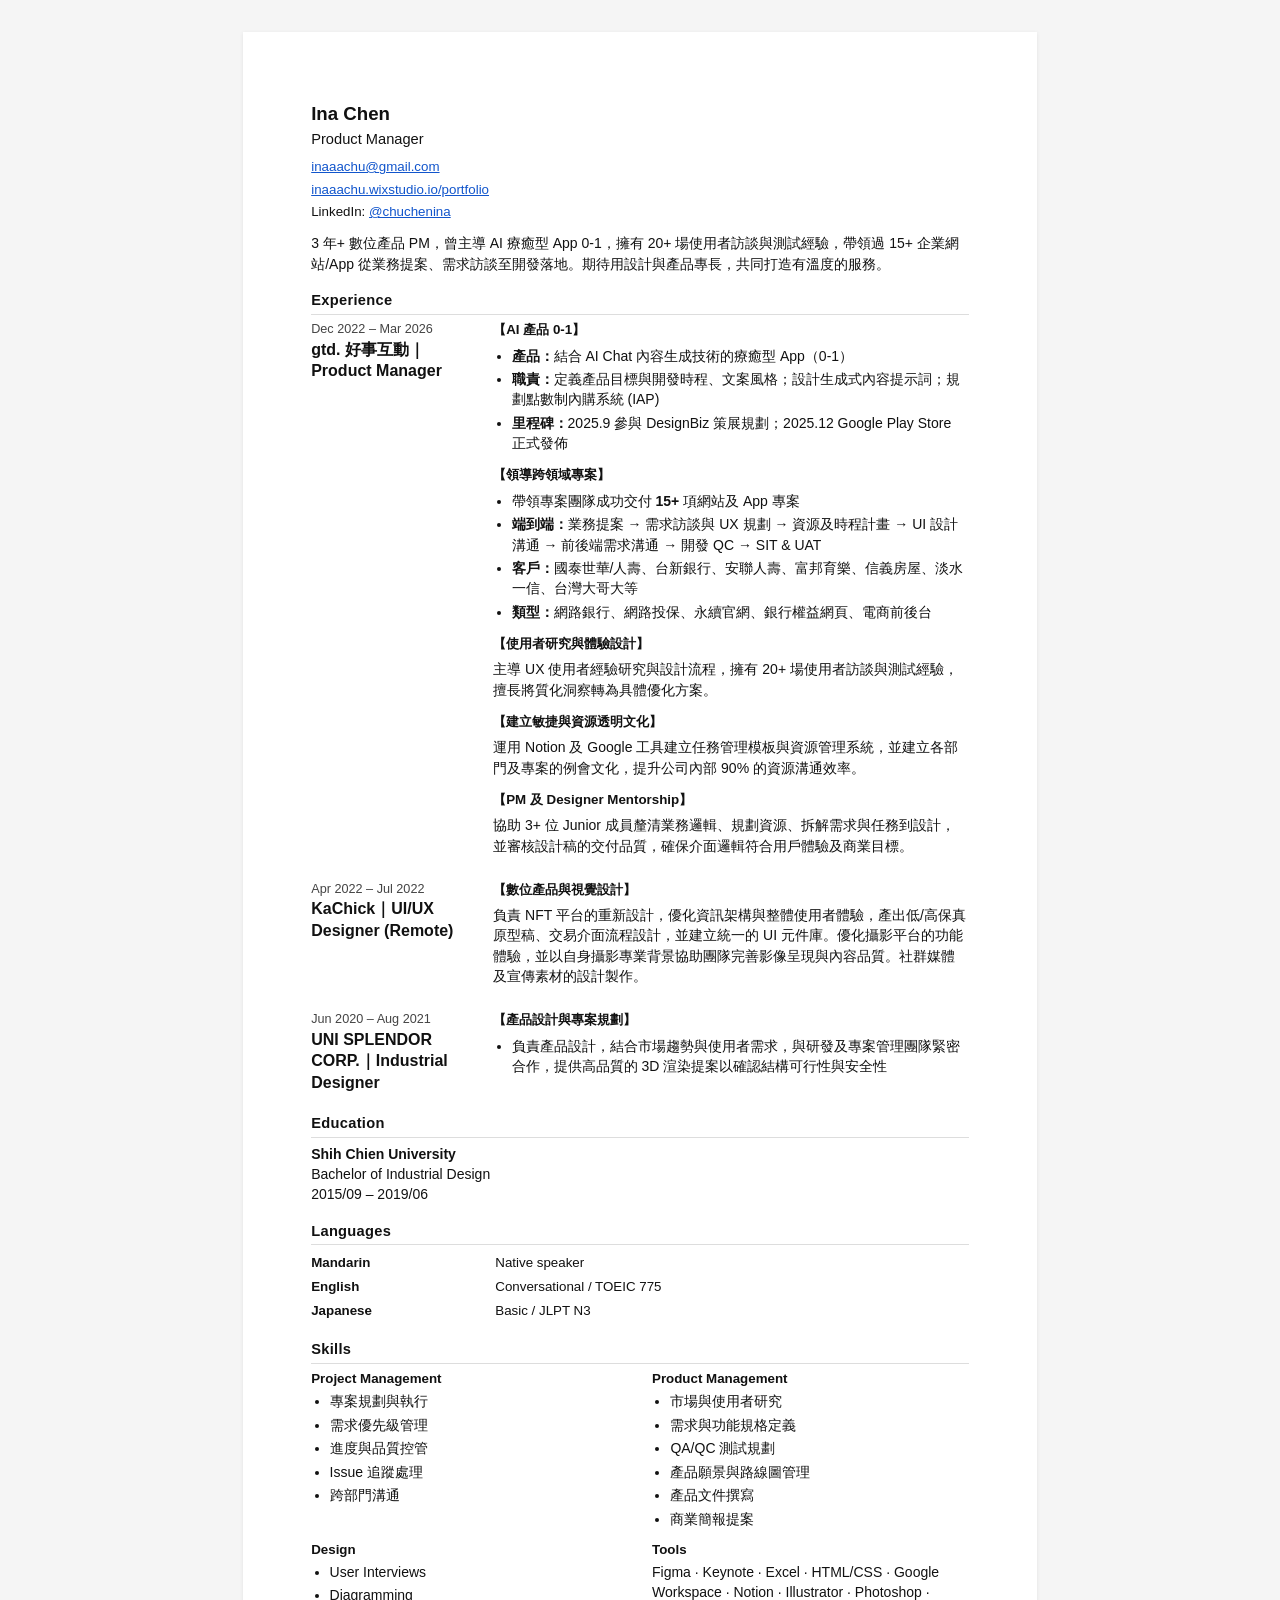
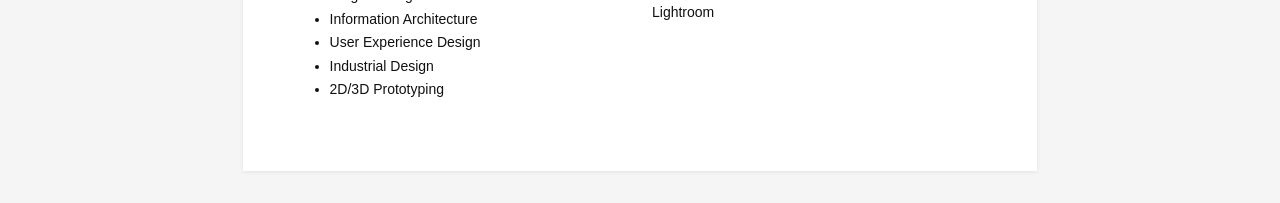
==== resume.html @ 889ac701 "Publish base resume for GitHub Pages. Add index.html mirroring resume.html so the site root serves t" ====
<!DOCTYPE html>
<html lang="zh-Hant">
<head>
  <meta charset="UTF-8">
  <meta name="viewport" content="width=device-width, initial-scale=1">
  <title>Ina Chen — Product Manager</title>
  <link rel="stylesheet" href="resume.css">
</head>
<body>
  <article class="resume" data-variant="base-0522">
    <header>
      <h1>Ina Chen</h1>
      <p class="role">Product Manager</p>
      <ul class="contact">
        <li><a href="mailto:inaaachu@gmail.com">inaaachu@gmail.com</a></li>
        <li><a href="https://inaaachu.wixstudio.io/portfolio">inaaachu.wixstudio.io/portfolio</a></li>
        <li>LinkedIn: <a href="https://www.linkedin.com/in/chuchenina/">@chuchenina</a></li>
      </ul>
    </header>

    <section id="summary">
      <p class="summary">
        3 年+ 數位產品 PM，曾主導 AI 療癒型 App 0-1，擁有 20+ 場使用者訪談與測試經驗，帶領過 15+ 企業網站/App 從業務提案、需求訪談至開發落地。期待用設計與產品專長，共同打造有溫度的服務。
      </p>
    </section>

    <section id="experience">
      <h2>Experience</h2>

      <article class="job" data-job="gtd">
        <div class="job-aside">
          <p class="job-meta">Dec 2022 – Mar 2026</p>
          <h3>gtd. 好事互動｜Product Manager</h3>
        </div>
        <div class="job-detail">
        <h4>【AI 產品 0-1】</h4>
        <ul>
          <li><strong>產品：</strong>結合 AI Chat 內容生成技術的療癒型 App（0-1）</li>
          <li><strong>職責：</strong>定義產品目標與開發時程、文案風格；設計生成式內容提示詞；規劃點數制內購系統 (IAP)</li>
          <li><strong>里程碑：</strong>2025.9 參與 DesignBiz 策展規劃；2025.12 Google Play Store 正式發佈</li>
        </ul>

        <h4>【領導跨領域專案】</h4>
        <ul>
          <li>帶領專案團隊成功交付 <strong>15+</strong> 項網站及 App 專案</li>
          <li><strong>端到端：</strong>業務提案 → 需求訪談與 UX 規劃 → 資源及時程計畫 → UI 設計溝通 → 前後端需求溝通 → 開發 QC → SIT &amp; UAT</li>
          <li><strong>客戶：</strong>國泰世華/人壽、台新銀行、安聯人壽、富邦育樂、信義房屋、淡水一信、台灣大哥大等</li>
          <li><strong>類型：</strong>網路銀行、網路投保、永續官網、銀行權益網頁、電商前後台</li>
        </ul>

        <h4>【使用者研究與體驗設計】</h4>
        <p>主導 UX 使用者經驗研究與設計流程，擁有 20+ 場使用者訪談與測試經驗，擅長將質化洞察轉為具體優化方案。</p>

        <h4>【建立敏捷與資源透明文化】</h4>
        <p>運用 Notion 及 Google 工具建立任務管理模板與資源管理系統，並建立各部門及專案的例會文化，提升公司內部 90% 的資源溝通效率。</p>

        <h4>【PM 及 Designer Mentorship】</h4>
        <p>協助 3+ 位 Junior 成員釐清業務邏輯、規劃資源、拆解需求與任務到設計，並審核設計稿的交付品質，確保介面邏輯符合用戶體驗及商業目標。</p>
        </div>
      </article>

      <article class="job" data-job="kachick">
        <div class="job-aside">
          <p class="job-meta">Apr 2022 – Jul 2022</p>
          <h3>KaChick｜UI/UX Designer (Remote)</h3>
        </div>
        <div class="job-detail">
        <h4>【數位產品與視覺設計】</h4>
        <p>負責 NFT 平台的重新設計，優化資訊架構與整體使用者體驗，產出低/高保真原型稿、交易介面流程設計，並建立統一的 UI 元件庫。優化攝影平台的功能體驗，並以自身攝影專業背景協助團隊完善影像呈現與內容品質。社群媒體及宣傳素材的設計製作。</p>
        </div>
      </article>

      <article class="job" data-job="uni-splendor">
        <div class="job-aside">
          <p class="job-meta">Jun 2020 – Aug 2021</p>
          <h3>UNI SPLENDOR CORP.｜Industrial Designer</h3>
        </div>
        <div class="job-detail">
        <h4>【產品設計與專案規劃】</h4>
        <ul>
          <li>負責產品設計，結合市場趨勢與使用者需求，與研發及專案管理團隊緊密合作，提供高品質的 3D 渲染提案以確認結構可行性與安全性</li>
        </ul>
        </div>
      </article>
    </section>

    <section id="education">
      <h2>Education</h2>
      <p><strong>Shih Chien University</strong><br>
      Bachelor of Industrial Design<br>
      2015/09 – 2019/06</p>
    </section>

    <section id="languages">
      <h2>Languages</h2>
      <table class="lang-table">
        <tbody>
          <tr><th>Mandarin</th><td>Native speaker</td></tr>
          <tr><th>English</th><td>Conversational / TOEIC 775</td></tr>
          <tr><th>Japanese</th><td>Basic / JLPT N3</td></tr>
        </tbody>
      </table>
    </section>

    <section id="skills">
      <h2>Skills</h2>
      <div class="skills-grid">
        <div class="skill-block">
          <h4>Project Management</h4>
          <ul>
            <li>專案規劃與執行</li>
            <li>需求優先級管理</li>
            <li>進度與品質控管</li>
            <li>Issue 追蹤處理</li>
            <li>跨部門溝通</li>
          </ul>
        </div>
        <div class="skill-block">
          <h4>Product Management</h4>
          <ul>
            <li>市場與使用者研究</li>
            <li>需求與功能規格定義</li>
            <li>QA/QC 測試規劃</li>
            <li>產品願景與路線圖管理</li>
            <li>產品文件撰寫</li>
            <li>商業簡報提案</li>
          </ul>
        </div>
        <div class="skill-block">
          <h4>Design</h4>
          <ul>
            <li>User Interviews</li>
            <li>Diagramming</li>
            <li>Information Architecture</li>
            <li>User Experience Design</li>
            <li>Industrial Design</li>
            <li>2D/3D Prototyping</li>
          </ul>
        </div>
        <div class="skill-block">
          <h4>Tools</h4>
          <p class="tools-list">Figma · Keynote · Excel · HTML/CSS · Google Workspace · Notion · Illustrator · Photoshop · Lightroom</p>
        </div>
      </div>
    </section>
  </article>
</body>
</html>
---- resume.css ----
/* A4-friendly resume
   - resume.html          ← sync from base-0522.md（通用版）
   - resume-LineBank.html ← sync from variants/LineBank.md
*/

:root {
  --text: #111;
  --muted: #444;
  --accent: #1155cc;
  --font: "Microsoft YaHei", "PingFang TC", "Noto Sans TC", sans-serif;
  --font-en: Arial, Helvetica, sans-serif;
  --page-width: 210mm;
  --page-pad: 18mm;
}

* {
  box-sizing: border-box;
}

body {
  margin: 0;
  padding: 2rem 1rem;
  font-family: var(--font);
  font-size: 10.5pt;
  line-height: 1.45;
  color: var(--text);
  background: #f5f5f5;
}

.resume {
  max-width: var(--page-width);
  margin: 0 auto;
  padding: var(--page-pad);
  background: #fff;
  box-shadow: 0 1px 4px rgba(0, 0, 0, 0.08);
}

header {
  margin-bottom: 0.75rem;
}

h1 {
  margin: 0;
  font-family: var(--font-en);
  font-size: 14pt;
  font-weight: 700;
}

.role {
  margin: 0.15rem 0 0.4rem;
  font-family: var(--font-en);
  font-size: 11pt;
}

.contact {
  margin: 0;
  padding: 0;
  list-style: none;
  font-size: 10pt;
}

.contact a {
  color: var(--accent);
}

.summary {
  margin: 0.6rem 0 1rem;
}

h2 {
  margin: 1rem 0 0.35rem;
  font-family: var(--font-en);
  font-size: 11pt;
  font-weight: 700;
  letter-spacing: 0.02em;
  border-bottom: 1px solid #ddd;
  padding-bottom: 0.15rem;
}

h3 {
  margin: 0.85rem 0 0.1rem;
  font-size: 10.5pt;
  font-weight: 700;
}

/* Experience：左右欄（左：年分／公司／職稱；右：經歷列點） */
#experience .job {
  display: grid;
  grid-template-columns: minmax(9.5rem, 25%) 1fr;
  column-gap: 1.1rem;
  align-items: start;
  margin-bottom: 24px;
}

#experience .job:last-child {
  margin-bottom: 0;
}

#experience .job-aside {
  min-width: 0;
}

#experience .job-detail {
  min-width: 0;
}

#experience .job h3 {
  font-size: 16px;
  line-height: 1.35;
  margin: 0 0 4px;
}

#experience .job .job-meta {
  margin: 0 0 0;
}

#experience .job-detail h4 {
  margin-top: 12px;
  margin-bottom: 6px;
  font-size: 10pt;
  font-weight: 700;
}

#experience .job-detail h4:first-of-type {
  margin-top: 0;
}

#experience .job-detail h4 + ul,
#experience .job-detail h4 + p {
  margin-top: 0;
  margin-bottom: 0;
}

#experience .job-detail ul {
  margin-bottom: 0;
}

#experience .job-detail > ul:first-child {
  margin-top: 0;
}

.job-meta {
  margin: 0 0 0.35rem;
  color: var(--muted);
  font-size: 9.5pt;
}

h4 {
  margin: 0.5rem 0 0.15rem;
  font-size: 10pt;
  font-weight: 700;
}

p {
  margin: 0 0 0.35rem;
}

ul {
  margin: 0.15rem 0 0.5rem;
  padding-left: 1.15rem;
}

li {
  margin-bottom: 0.2rem;
}

.skills-grid {
  display: grid;
  grid-template-columns: 1fr 1fr;
  gap: 0.5rem 1.5rem;
  margin-top: 0.35rem;
}

.skill-block h4 {
  margin-top: 0;
}

.skill-block ul {
  margin-bottom: 0;
}

.skill-block--full {
  grid-column: 1 / -1;
}

.tools-list {
  margin: 0.15rem 0 0;
  padding: 0;
  list-style: none;
}

.lang-table {
  width: 100%;
  border-collapse: collapse;
  font-size: 10pt;
  margin: 0.25rem 0 0;
}

.lang-table th,
.lang-table td {
  text-align: left;
  padding: 0.15rem 0.5rem 0.15rem 0;
  vertical-align: top;
}

.lang-table th {
  font-weight: 700;
  width: 28%;
}

@media print {
  body {
    padding: 0;
    background: #fff;
  }

  .resume {
    box-shadow: none;
    max-width: none;
    padding: var(--page-pad);
  }

  a {
    color: var(--text);
    text-decoration: none;
  }
}
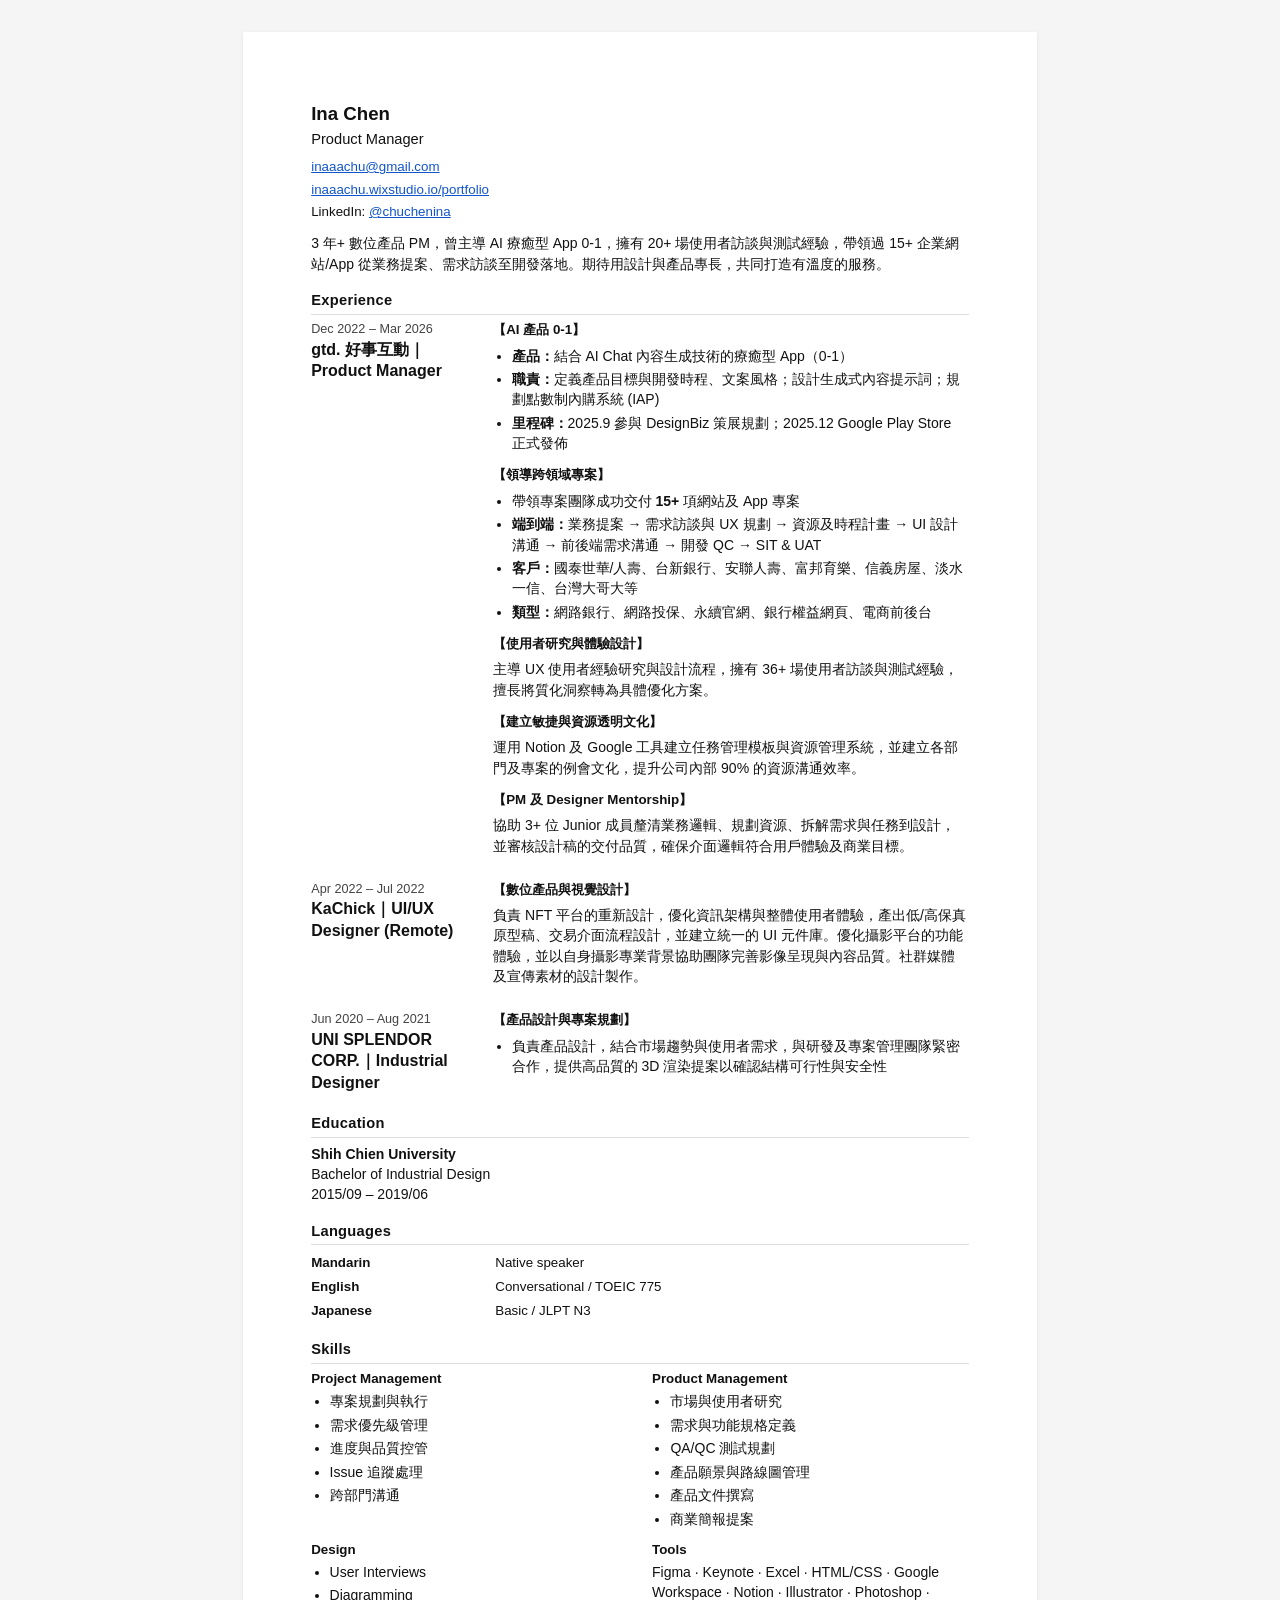
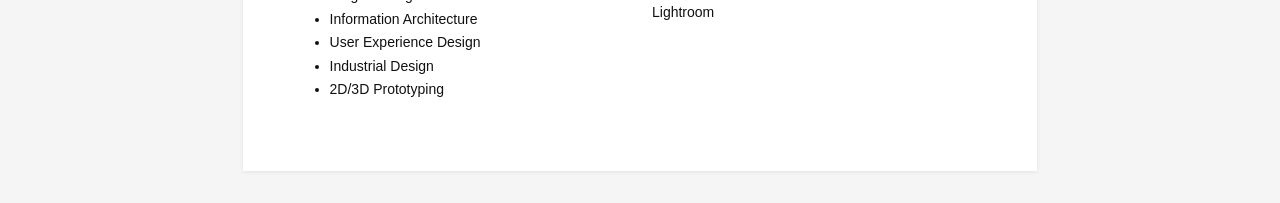
==== commit e5ec2ea7: "修正訪談數據" ====
--- a/resume.html
+++ b/resume.html
@@ -49,7 +49,7 @@
         </ul>
 
         <h4>【使用者研究與體驗設計】</h4>
-        <p>主導 UX 使用者經驗研究與設計流程，擁有 20+ 場使用者訪談與測試經驗，擅長將質化洞察轉為具體優化方案。</p>
+        <p>主導 UX 使用者經驗研究與設計流程，擁有 36+ 場使用者訪談與測試經驗，擅長將質化洞察轉為具體優化方案。</p>
 
         <h4>【建立敏捷與資源透明文化】</h4>
         <p>運用 Notion 及 Google 工具建立任務管理模板與資源管理系統，並建立各部門及專案的例會文化，提升公司內部 90% 的資源溝通效率。</p>
--- a/resume.css
+++ b/resume.css
@@ -139,6 +139,14 @@
   margin-top: 0;
 }
 
+@media (max-width: 767px) {
+  #experience .job {
+    grid-template-columns: 1fr;
+    column-gap: 0;
+    row-gap: 0.25rem;
+  }
+}
+
 .job-meta {
   margin: 0 0 0.35rem;
   color: var(--muted);
